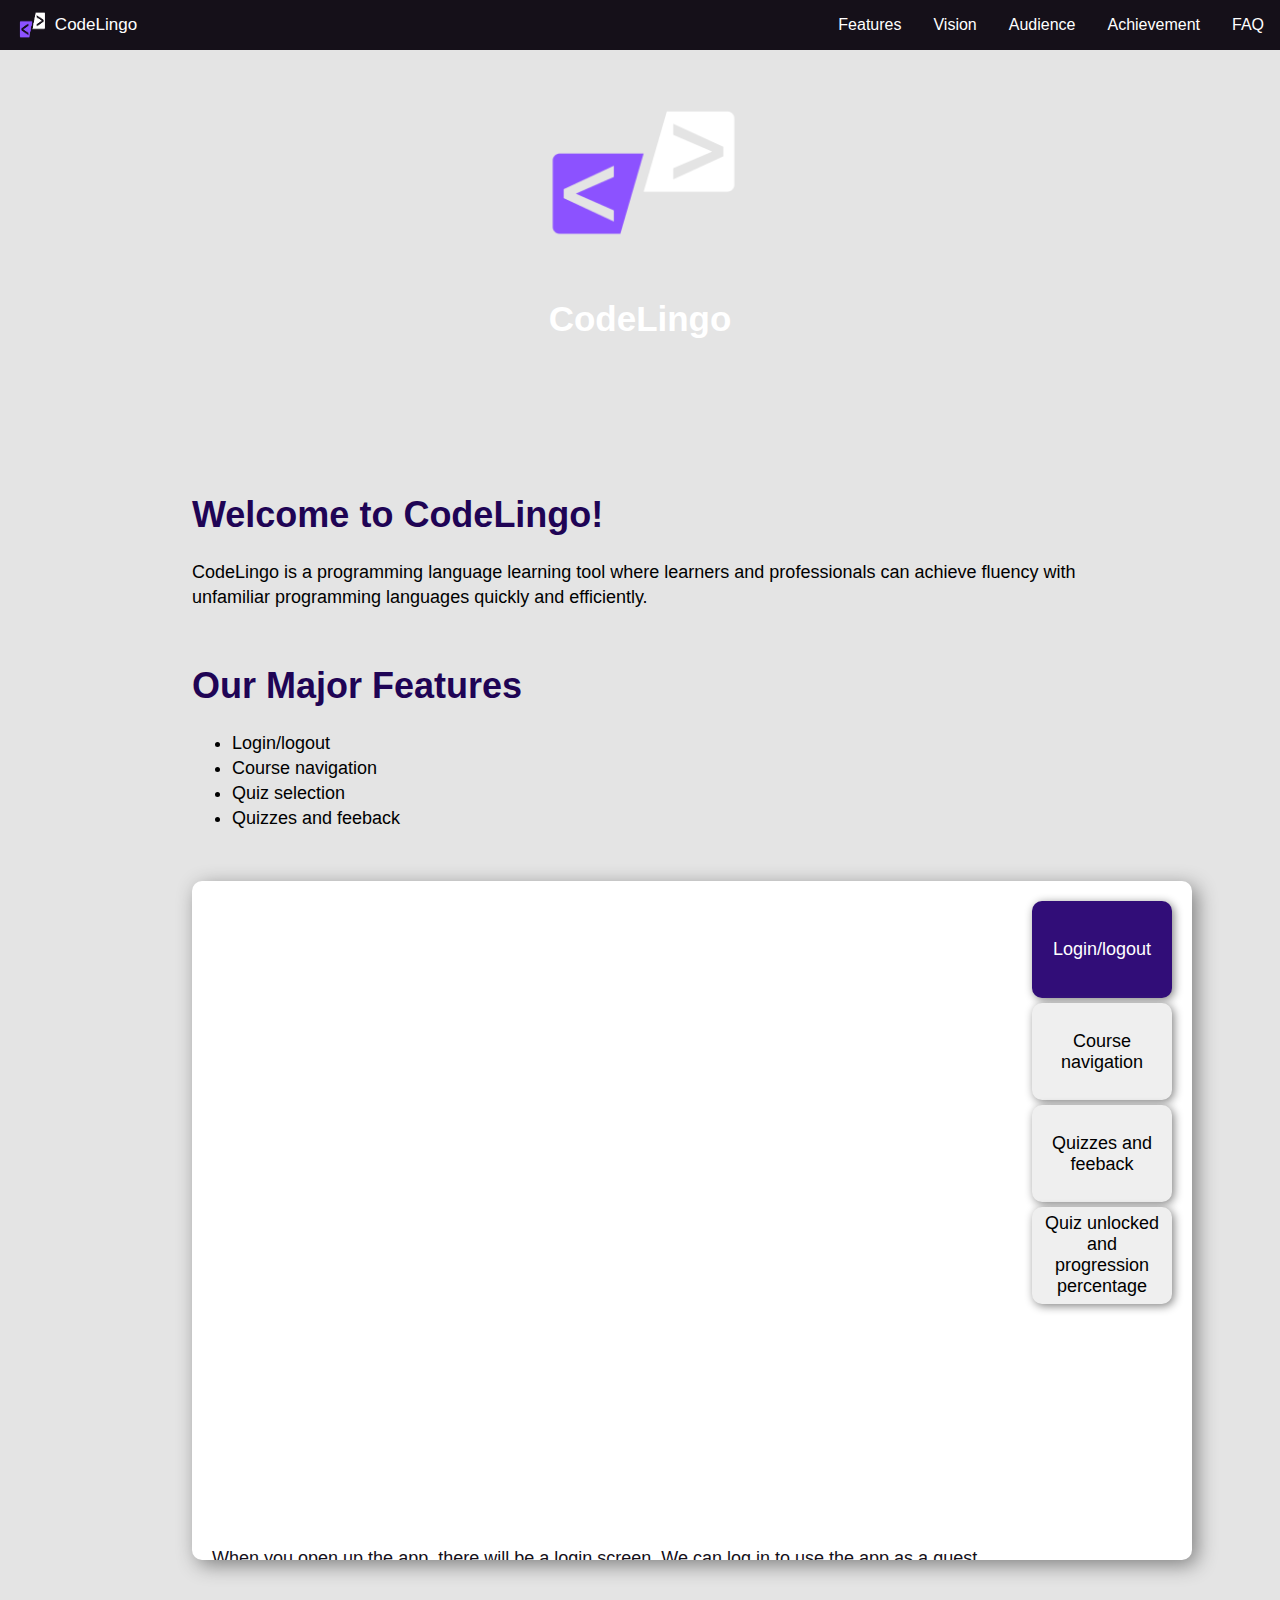
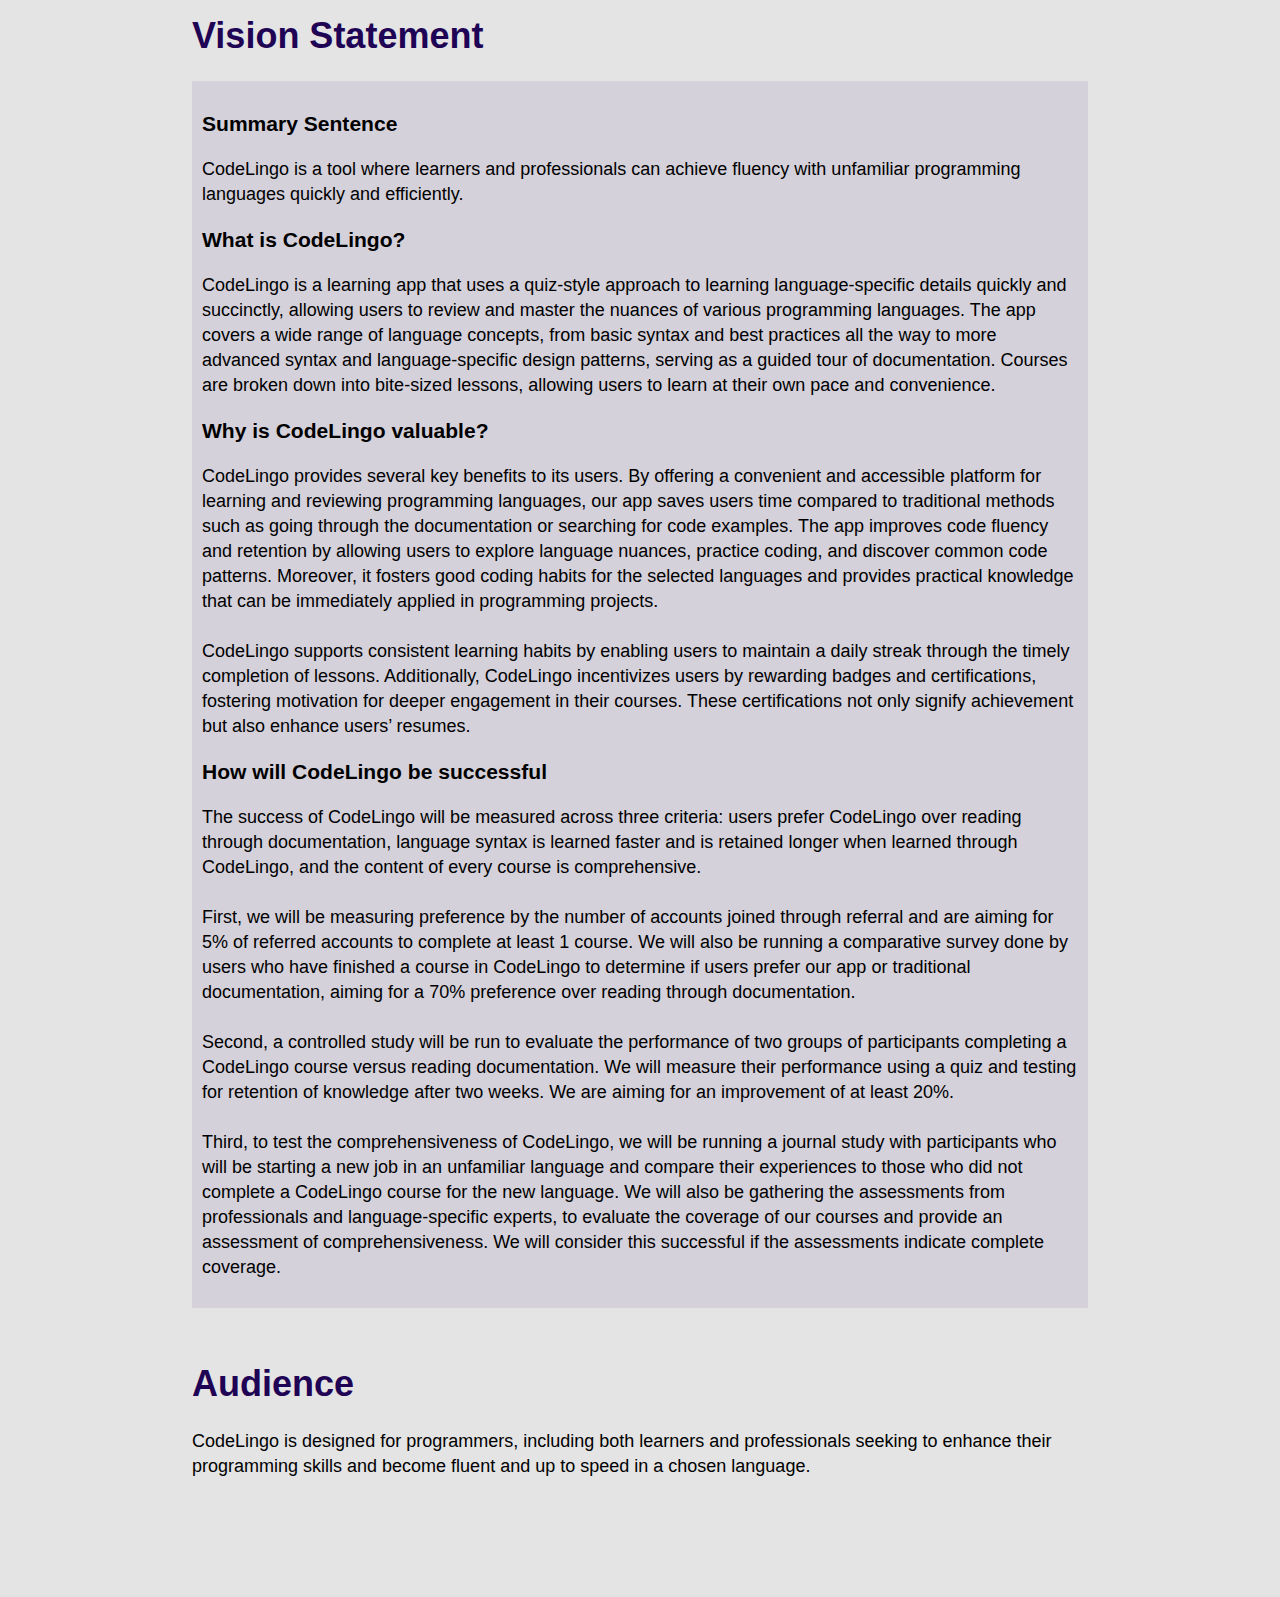
==== website/index.html @ 226858d3 "Added video for website" ====
<!DOCTYPE html>
<html lang="en">
<head>
    <link rel="stylesheet" href="styles.css">
    <meta charset="UTF-8">
    <meta name="viewport" content="width=device-width, initial-scale=1.0">
    <title>CodeLingo</title>
</head>
<body>
    
    <div class="navbar">
        <div class="website-icon">
            <img class="logo" src="assets/codelingo_logo.png">
            <button class="logobtn" href="index.html">CodeLingo</button>
        </div>
        
        <div class="nav-contents">
            <a id = 'feature-link' onclick="scrollToFunction('feature', 'feature-link')">Features</a>
            <a id = 'vision-link' onclick="scrollToFunction('vision', 'vision-link')">Vision</a>
            <a id = 'audience-link' onclick="scrollToFunction('audience', 'audience-link')">Audience</a>
            <a href="extra_page.html#achievement">Achievement</a>
            <a href="extra_page.html#faq">FAQ</a>
        </div>
    </div>

    <div class="header">
        <img src="assets/codelingo_logo.png">
        <div class="appname">CodeLingo</div>
    </div>

    <div class="mainpage">
        <h1 class="heading">Welcome to CodeLingo!</h1>
        <p>CodeLingo is a programming language learning tool where learners and professionals can achieve fluency with unfamiliar programming languages quickly and efficiently.</p>

        <h1 class="heading feature-header">Our Major Features</h1>
        <ul>
            <li>Login/logout</li>
            <li>Course navigation</li>
            <li>Quiz selection</li>
            <li>Quizzes and feeback</li>
        </ul>

        <div id="feature" class="feature-box">
            <div class="video-box">
                <div class="video-div">
                    <video class="video" autoplay muted width="400" height="300">
                        <source id="video-source" src="assets/Login.webm" type="video/mp4">
                    </video>
                </div>
                
                
                <div class="description-box" >
                    <p>When you open up the app, there will be a login screen. We can log in to use the app as a guest, and when we turn the app off, the data of that account remains, even if we log out. There is also an option to stay signed in after turning off the app.</p>

                </div>
            </div>
            <div class="feature-button-box">
                <button class="toggle-button active" data-video="assets/Login.webm" data-description="When you open up the app, there will be a login screen. We can log in to use the app as a guest, and when we turn the app off, the data of that account remains, even if we log out. There is also an option to stay signed in after turning off the app.">Login/logout</button>
                <button class="toggle-button" data-video="assets/Course selection.webm" data-description="We can choose from a variety of chapters. After clicking the navigation bar on the top left, you can see all the courses to choose from. There will be quizzes in each course for you to do.">Course navigation</button>
                <button class="toggle-button" data-video="assets/Quizzes and feedback.webm" data-description="There will be 3 types of questions in the quizzes for you to answer: multiple choice, short answer, and true/false. After answering every question, you will get feedback based on whether you answered correctly or not.">Quizzes and feeback</button>
                <button class="toggle-button" data-video="assets/Quiz unlocked and progression bar.webm" data-description="After you have done a quiz, the next quiz will be unlocked and the progression percentage will also increase. In this video, you can see the next quiz and the progress has been updated in the Java Basic class since we have just done a quiz. If we go to the Java Advanced course, the second quiz is still locked and progress is 0%.">Quiz unlocked and progression percentage</button>
            </div>
        </div>

        <section class="vision" id="vision">
            <h1 class="heading feature-header">Vision Statement</h1>
            <div class="paragraphs">
                <h3>Summary Sentence</h3>
                    <p>CodeLingo is a tool where learners and professionals can achieve fluency with unfamiliar programming languages quickly and efficiently.</p>
                <h3>What is CodeLingo?</h3>
                    <p>CodeLingo is a learning app that uses a quiz-style approach to learning language-specific details quickly and succinctly, allowing users to review and master the nuances of various programming languages. The app covers a wide range of language concepts, from basic syntax and best practices all the way to more advanced syntax and language-specific design patterns, serving as a guided tour of documentation. Courses are broken down into bite-sized lessons, allowing users to learn at their own pace and convenience.</p>
                <h3>Why is CodeLingo valuable?</h3>
                    <p>CodeLingo provides several key benefits to its users. By offering a convenient and accessible platform for learning and reviewing programming languages, our app saves users time compared to traditional methods such as going through the documentation or searching for code examples. The app improves code fluency and retention by allowing users to explore language nuances, practice coding, and discover common code patterns. Moreover, it fosters good coding habits for the selected languages and provides practical knowledge that can be immediately applied in programming projects.
                    <br><br>CodeLingo supports consistent learning habits by enabling users to maintain a daily streak through the timely completion of lessons. Additionally, CodeLingo incentivizes users by rewarding badges and certifications, fostering motivation for deeper engagement in their courses. These certifications not only signify achievement but also enhance users’ resumes.</p>
                <h3>How will CodeLingo be successful</h3>
                    <p>The success of CodeLingo will be measured across three criteria: users prefer CodeLingo over reading through documentation, language syntax is learned faster and is retained longer when learned through CodeLingo, and the content of every course is comprehensive.
                    <br><br>First, we will be measuring preference by the number of accounts joined through referral and are aiming for 5% of referred accounts to complete at least 1 course.
                            We will also be running a comparative survey done by users who have finished a course in CodeLingo to determine if users prefer our app or traditional documentation, aiming for a 70% preference over reading through documentation.
                    <br><br>Second, a controlled study will be run to evaluate the performance of two groups of participants completing a CodeLingo course versus reading documentation. We will measure their performance using a quiz and testing for retention of knowledge after two weeks. We are aiming for an improvement of at least 20%.
                    <br><br>Third, to test the comprehensiveness of CodeLingo, we will be running a journal study with participants who will be starting a new job in an unfamiliar language and compare their experiences to those who did not complete a CodeLingo course for the new language.
                    We will also be gathering the assessments from professionals and language-specific experts, to evaluate the coverage of our courses and provide an assessment of comprehensiveness. We will consider this successful if the assessments indicate complete coverage.</p>
            </div>
        </section>
        <section id="audience">
            <h1 class="heading feature-header">Audience</h1>
            <p>CodeLingo is designed for programmers, including both learners and professionals seeking to enhance their programming skills and become fluent and up to speed in a chosen language.</p>
        </section>
    </div>

    <script src="script.js"></script>
</body>
</html>
---- website/styles.css ----
body{
    height: 100%;
    font-family: Arial, Helvetica, sans-serif;
    margin: 0;
    padding: 0;
    background-color:#E4E4E4
}

/* NAVBAR */
.navbar {
    display: flex;
    width: 100%;
    position: fixed;
    text-align: center;
    background-color: #151019;
    z-index: 1000;
}
.nav-contents{
    display: flex;
    align-items: right;
    padding-left: 30%;
    cursor: pointer;
}

a{
    display: block;
    color: white;
    text-align: center;
    padding: 16px;
    text-decoration: none;
}
a:hover {
    background-color: #310d78;
}

.website-icon{
    padding-left: 15px;
    display: inline-flex;
    align-items: center;
    cursor: pointer;
}
.logobtn{
    color: white;
    background-color: transparent;
    border: none;
    font-size: 17px;
    cursor: pointer;
}
.logo{
    height: 100%;
    max-width: 8%;
}

/* HEADER */
.header{
    padding-top: 50px;
    height: 350px;
    background-image: url(https://coolbackgrounds.io/images/backgrounds/index/compute-ea4c57a4.png);
    text-align: center;
    justify-content: space-around;
}
.header img{
    height: 70%;
    width:min-content;
}
.appname{
    color: white;
    font-size: 35px;
    font-weight: bold;
}

/* MAINPAGE */
.mainpage{
    font-size: 18px;
    margin-left: 15%;
    margin-right: 15%;
    padding-top: 70px;
    padding-bottom: 100px;
}
p{
    line-height: 25px;
}
ul{
    line-height: 25px;
}

.heading{
    color: #1f0455;
}
.feature-header{
    margin-top: 55px;
}

/* FEATURE-VIDEO BOX */
.feature-box{
    width: 1000px;
    margin-top: 50px;
    background-color:white;
    color: white;
    display: grid;
    grid-template-columns: 3fr 1fr;
    grid-template-rows: 3fr 0.7fr;
    border-radius: 10px;
    overflow: hidden;
    box-shadow: 5px 5px 20px grey ;
}
.video-box{
    position: relative;
    width: 800px; 
    height: 550px; 
}
.video{
    width: 100%;
    height: fit-content;
    padding: 20px;
}
.feature-button-box button{
    width: 100%;
    height: 19%;
    margin-bottom: 5px;
    border-radius: 10px;
    font-size: 18px;
    cursor: pointer;
    border: none;
    box-shadow: 2px 2px 10px grey;
}
.feature-button-box{
    display: block;
    padding: 20px;
    padding-left: 40px;
}
.feature-button-box button:hover{
    background-color: darkgray;
    font-size: 20px;
}
.feature-button-box button.active {
    background-color:#310d78;
    color: white;
    font-size: 18px;
}
.description-box{
    overflow: auto;
    position:absolute; 
    left: 0; 
    padding: 20px;
    width: 100%;
    padding-left: 20px;
    padding-right: 20px;
    
    color: #151019;
}
.description-box p{
    margin:0;
}

/* PARAGRAPHS */

.paragraphs {
    background-color: #310d7816;
    padding: 10px;
}

/* CARDS */
.card-deck{
    display: flex;
}
.card{
    width: 20%;
    margin: 10px;
    padding: 1%;
    background-color: white;
    border-radius: 10px;
    box-shadow: 5px 5px 15px grey;
    cursor: pointer;
}
.card:hover{
    background-color: rgba(33, 2, 59, 0.2);
}
.card img{
    height: 200px;
    width: 100%;
    object-fit:contain;
} 
.card-body p{
    font-size: 70%;
}
.card-text {
    max-height: 250px;
    overflow-y: auto;
}
.card-title{
    margin: 0;
}
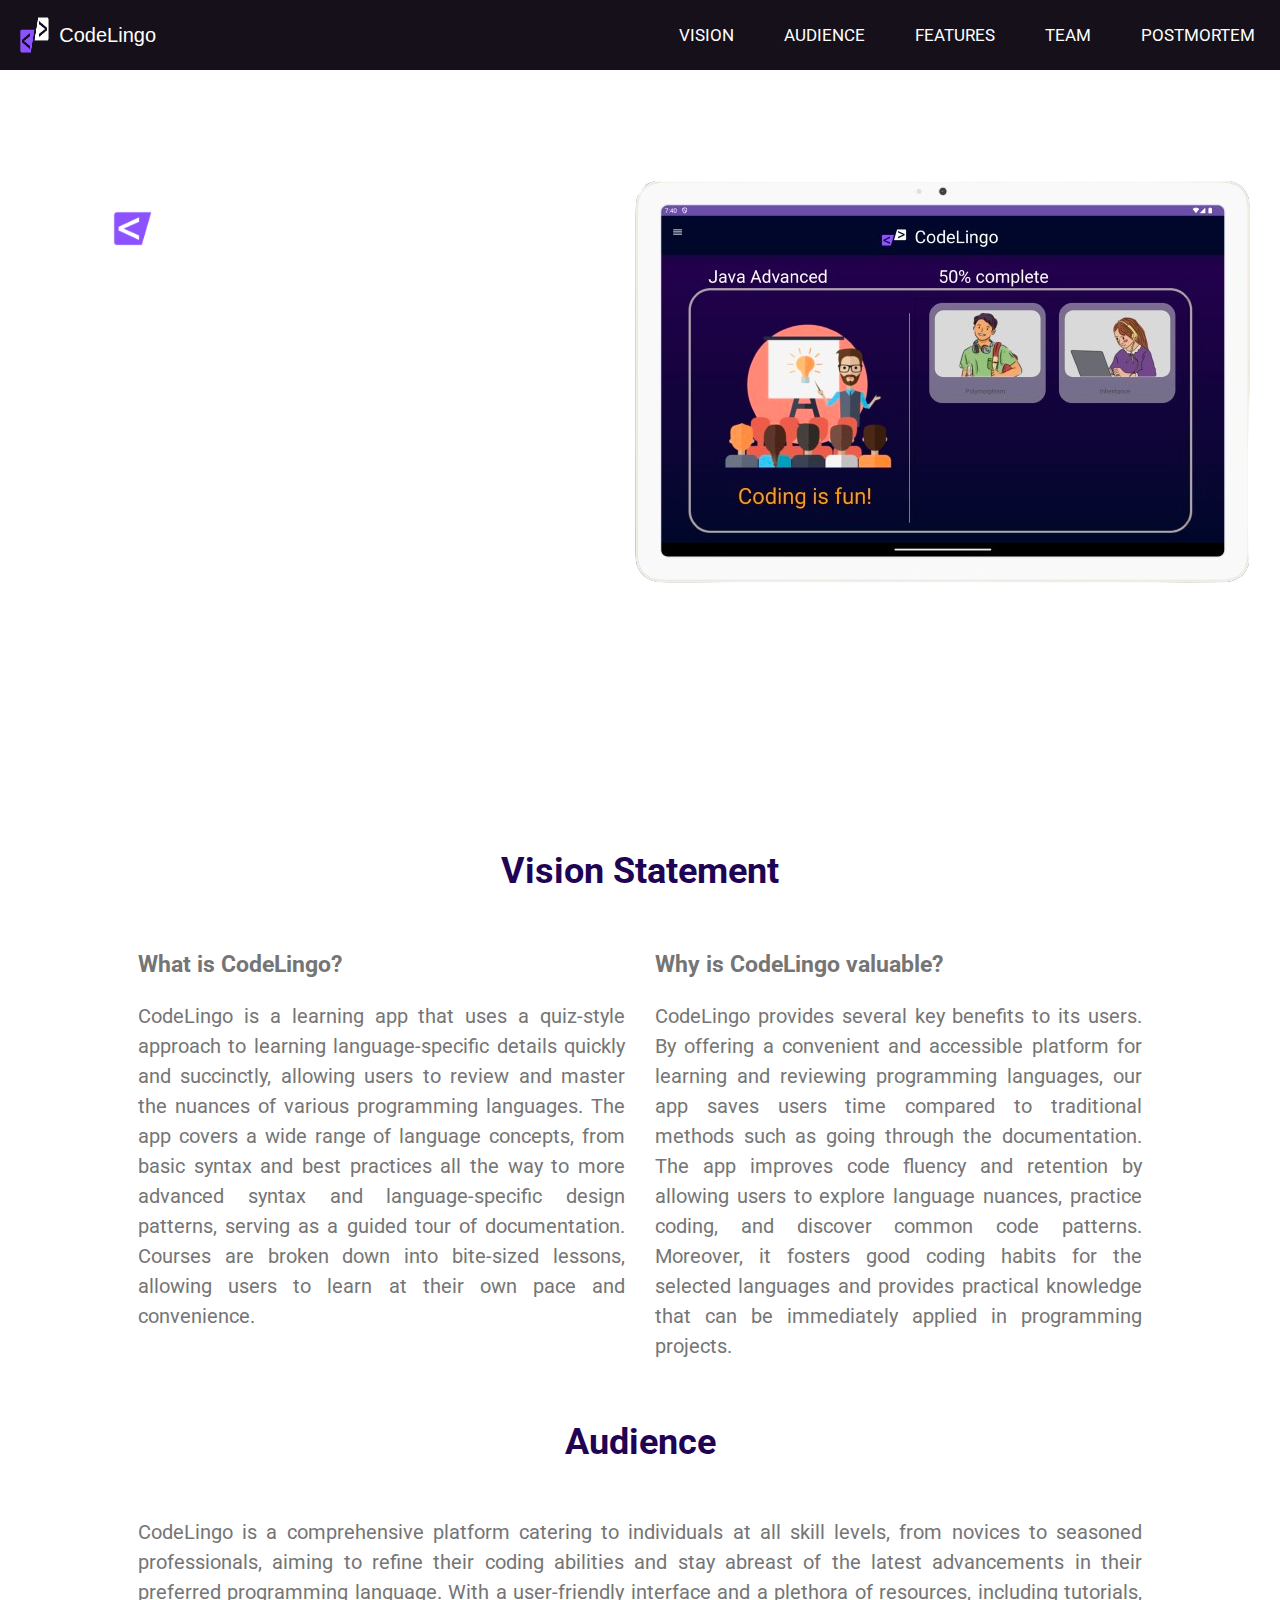
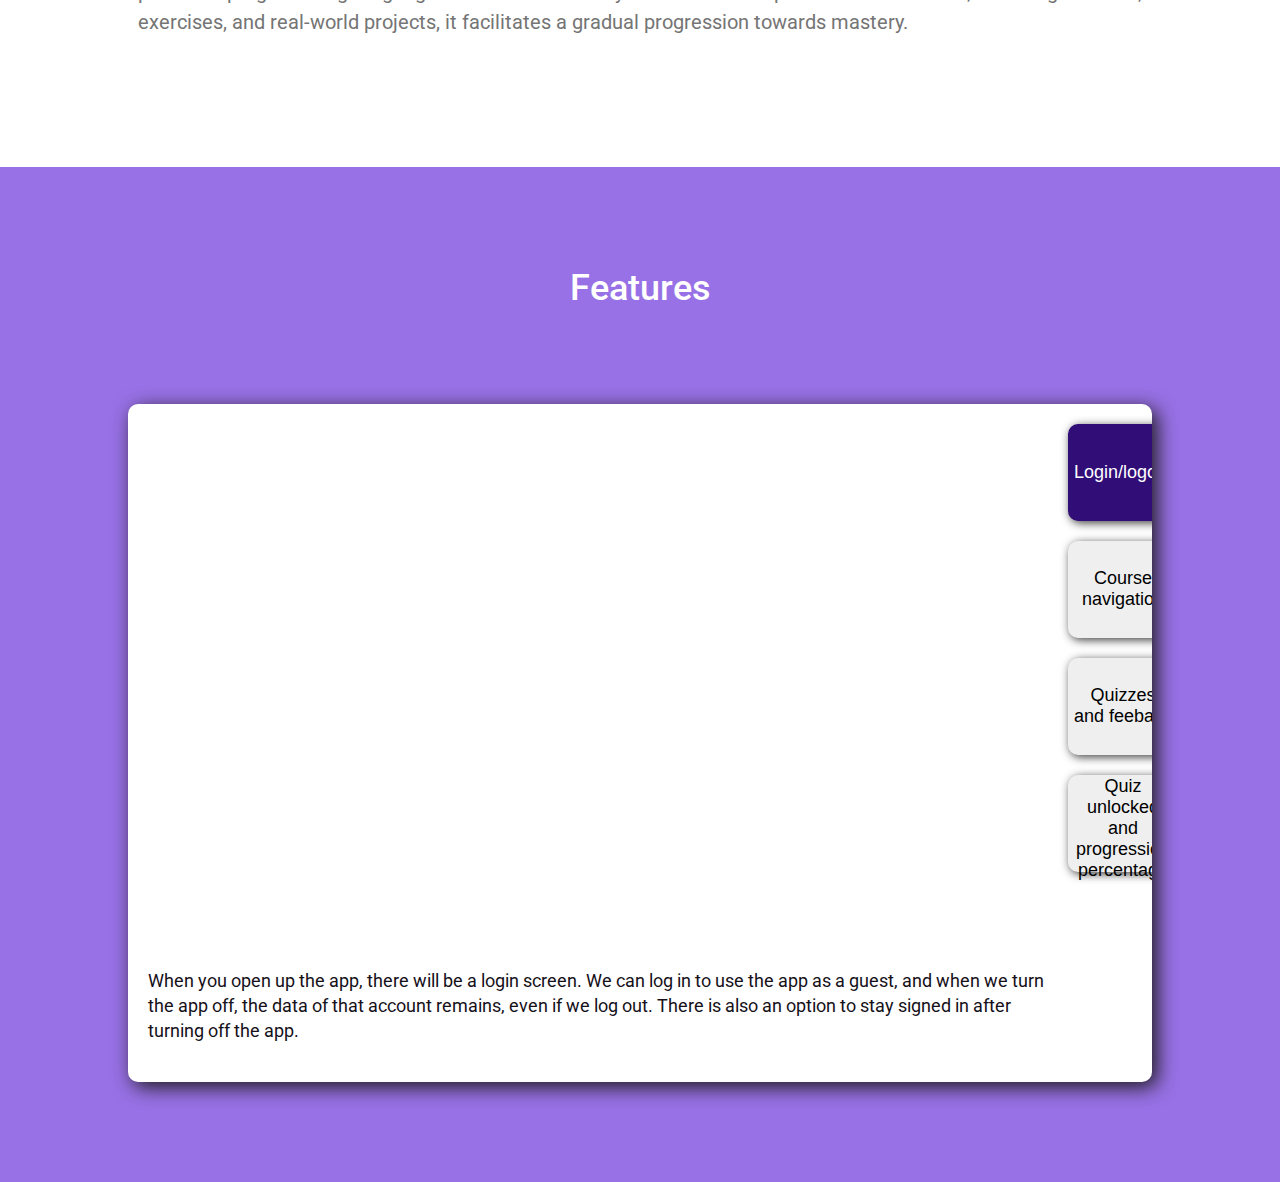
==== commit 87948d5d: "Major visual changes" ====
--- a/website/index.html
+++ b/website/index.html
@@ -2,6 +2,9 @@
 <html lang="en">
 <head>
     <link rel="stylesheet" href="styles.css">
+    <link rel="preconnect" href="https://fonts.googleapis.com">
+    <link rel="preconnect" href="https://fonts.gstatic.com" crossorigin>
+    <link href="https://fonts.googleapis.com/css2?family=DM+Sans:opsz,wght@9..40,300&family=Kanit:wght@300;500;700&family=Lato:ital,wght@0,100;0,300;1,700&family=Roboto:ital,wght@0,100;0,300;0,400;0,500;0,700;0,900;1,100;1,300;1,400;1,500;1,700;1,900&display=swap" rel="stylesheet">
     <meta charset="UTF-8">
     <meta name="viewport" content="width=device-width, initial-scale=1.0">
     <title>CodeLingo</title>
@@ -15,76 +18,79 @@
         </div>
         
         <div class="nav-contents">
-            <a id = 'feature-link' onclick="scrollToFunction('feature', 'feature-link')">Features</a>
-            <a id = 'vision-link' onclick="scrollToFunction('vision', 'vision-link')">Vision</a>
-            <a id = 'audience-link' onclick="scrollToFunction('audience', 'audience-link')">Audience</a>
-            <a href="extra_page.html#achievement">Achievement</a>
-            <a href="extra_page.html#faq">FAQ</a>
+            <a id = 'vision-link' onclick="scrollToFunction('vision', 'vision-link')">VISION</a>
+            <a id = 'audience-link' onclick="scrollToFunction('audience', 'audience-link')">AUDIENCE</a>
+            <a id = 'feature-link' onclick="scrollToFunction('feature', 'feature-link')">FEATURES</a>
+            <a href="extra_page.html#achievement">TEAM</a>
+            <a href="extra_page.html#faq">POSTMORTEM</a>
         </div>
     </div>
 
     <div class="header">
-        <img src="assets/codelingo_logo.png">
-        <div class="appname">CodeLingo</div>
+        <div class="col1">
+            <div class="appname">
+                <img src="assets/codelingo_logo.png">
+                <div>CodeLingo</div>
+            </div>
+            <div class="summary">
+                <p>CodeLingo is a programming language learning tool where learners and professionals can achieve fluency with programming languages quickly and efficiently.</p>
+                <button class="download-btn">Download Now</button>
+            </div>
+        </div>
+        <div class="preview">
+            <img src="assets/codelingo_preview.png">
+        </div>
     </div>
 
     <div class="mainpage">
-        <h1 class="heading">Welcome to CodeLingo!</h1>
-        <p>CodeLingo is a programming language learning tool where learners and professionals can achieve fluency with unfamiliar programming languages quickly and efficiently.</p>
 
-        <h1 class="heading feature-header">Our Major Features</h1>
-        <ul>
-            <li>Login/logout</li>
-            <li>Course navigation</li>
-            <li>Quiz selection</li>
-            <li>Quizzes and feeback</li>
-        </ul>
+        <section class="vision" id="vision">
+            <h1 class="heading feature-header">Vision Statement </h1>
+            <div class="paragraphs">
+                <div>
+                    <h3>What is CodeLingo?</h3>
+                    <p>CodeLingo is a learning app that uses a quiz-style approach to learning language-specific details quickly and succinctly, allowing users to review and master the nuances of various programming languages. The app covers a wide range of language concepts, from basic syntax and best practices all the way to more advanced syntax and language-specific design patterns, serving as a guided tour of documentation. Courses are broken down into bite-sized lessons, allowing users to learn at their own pace and convenience.</p>
+                </div>
 
-        <div id="feature" class="feature-box">
-            <div class="video-box">
-                <div class="video-div">
-                    <video class="video" autoplay muted width="400" height="300">
-                        <source id="video-source" src="assets/Login.webm" type="video/mp4">
-                    </video>
-                </div>
-                
-                
-                <div class="description-box" >
-                    <p>When you open up the app, there will be a login screen. We can log in to use the app as a guest, and when we turn the app off, the data of that account remains, even if we log out. There is also an option to stay signed in after turning off the app.</p>
-
+                <div>
+                    <h3>Why is CodeLingo valuable?</h3>
+                    <p>CodeLingo provides several key benefits to its users. By offering a convenient and accessible platform for learning and reviewing programming languages, our app saves users time compared to traditional methods such as going through the documentation. The app improves code fluency and retention by allowing users to explore language nuances, practice coding, and discover common code patterns. Moreover, it fosters good coding habits for the selected languages and provides practical knowledge that can be immediately applied in programming projects.
                 </div>
             </div>
-            <div class="feature-button-box">
-                <button class="toggle-button active" data-video="assets/Login.webm" data-description="When you open up the app, there will be a login screen. We can log in to use the app as a guest, and when we turn the app off, the data of that account remains, even if we log out. There is also an option to stay signed in after turning off the app.">Login/logout</button>
-                <button class="toggle-button" data-video="assets/Course selection.webm" data-description="We can choose from a variety of chapters. After clicking the navigation bar on the top left, you can see all the courses to choose from. There will be quizzes in each course for you to do.">Course navigation</button>
-                <button class="toggle-button" data-video="assets/Quizzes and feedback.webm" data-description="There will be 3 types of questions in the quizzes for you to answer: multiple choice, short answer, and true/false. After answering every question, you will get feedback based on whether you answered correctly or not.">Quizzes and feeback</button>
-                <button class="toggle-button" data-video="assets/Quiz unlocked and progression bar.webm" data-description="After you have done a quiz, the next quiz will be unlocked and the progression percentage will also increase. In this video, you can see the next quiz and the progress has been updated in the Java Basic class since we have just done a quiz. If we go to the Java Advanced course, the second quiz is still locked and progress is 0%.">Quiz unlocked and progression percentage</button>
+        </section>
+
+        <section class="section" id="audience">
+            <h1 class="heading feature-header">Audience</h1>
+            <div class="paragraph">
+                <p>CodeLingo is a comprehensive platform catering to individuals at all skill levels, from novices to seasoned professionals, aiming to refine their coding abilities and stay abreast of the latest advancements in their preferred programming language. With a user-friendly interface and a plethora of resources, including tutorials, exercises, and real-world projects, it facilitates a gradual progression towards mastery.</p>
+            </div>
+        </section>
+    </div>
+
+    <div class="feature-section section">
+        <div class="mainpage">
+            <h1 class="heading feature-header" style="color:white; font-weight: 500;">Features</h1><br>
+            <div id="feature" class="feature-box">
+                <div class="video-box">
+                    <div class="video-div">
+                        <video class="video" autoplay muted width="400" height="300">
+                            <source id="video-source" src="assets/Login.webm" type="video/mp4">
+                        </video>
+                    </div>
+                    <div class="description-box">
+                        <p>When you open up the app, there will be a login screen. We can log in to use the app as a guest, and when we turn the app off, the data of that account remains, even if we log out. There is also an option to stay signed in after turning off the app.</p>
+
+                    </div>
+                </div>
+                <div class="feature-button-box">
+                    <button class="toggle-button active" data-video="assets/Login.webm" data-description="When you open up the app, there will be a login screen. We can log in to use the app as a guest, and when we turn the app off, the data of that account remains, even if we log out. There is also an option to stay signed in after turning off the app.">Login/logout</button>
+                    <button class="toggle-button" data-video="assets/Course selection.webm" data-description="We can choose from a variety of chapters. After clicking the navigation bar on the top left, you can see all the courses to choose from. There will be quizzes in each course for you to do.">Course navigation</button>
+                    <button class="toggle-button" data-video="assets/Quizzes and feedback.webm" data-description="There will be 3 types of questions in the quizzes for you to answer: multiple choice, short answer, and true/false. After answering every question, you will get feedback based on whether you answered correctly or not.">Quizzes and feeback</button>
+                    <button class="toggle-button" data-video="assets/Quiz unlocked and progression bar.webm" data-description="After you have done a quiz, the next quiz will be unlocked and the progression percentage will also increase. In this video, you can see the next quiz and the progress has been updated in the Java Basic course since we have just done a quiz. If we go to the Java Advanced course, the second quiz is still locked and progress is 0%.">Quiz unlocked and progression percentage</button>
+                </div>
             </div>
         </div>
-
-        <section class="vision" id="vision">
-            <h1 class="heading feature-header">Vision Statement</h1>
-            <div class="paragraphs">
-                <h3>Summary Sentence</h3>
-                    <p>CodeLingo is a tool where learners and professionals can achieve fluency with unfamiliar programming languages quickly and efficiently.</p>
-                <h3>What is CodeLingo?</h3>
-                    <p>CodeLingo is a learning app that uses a quiz-style approach to learning language-specific details quickly and succinctly, allowing users to review and master the nuances of various programming languages. The app covers a wide range of language concepts, from basic syntax and best practices all the way to more advanced syntax and language-specific design patterns, serving as a guided tour of documentation. Courses are broken down into bite-sized lessons, allowing users to learn at their own pace and convenience.</p>
-                <h3>Why is CodeLingo valuable?</h3>
-                    <p>CodeLingo provides several key benefits to its users. By offering a convenient and accessible platform for learning and reviewing programming languages, our app saves users time compared to traditional methods such as going through the documentation or searching for code examples. The app improves code fluency and retention by allowing users to explore language nuances, practice coding, and discover common code patterns. Moreover, it fosters good coding habits for the selected languages and provides practical knowledge that can be immediately applied in programming projects.
-                    <br><br>CodeLingo supports consistent learning habits by enabling users to maintain a daily streak through the timely completion of lessons. Additionally, CodeLingo incentivizes users by rewarding badges and certifications, fostering motivation for deeper engagement in their courses. These certifications not only signify achievement but also enhance users’ resumes.</p>
-                <h3>How will CodeLingo be successful</h3>
-                    <p>The success of CodeLingo will be measured across three criteria: users prefer CodeLingo over reading through documentation, language syntax is learned faster and is retained longer when learned through CodeLingo, and the content of every course is comprehensive.
-                    <br><br>First, we will be measuring preference by the number of accounts joined through referral and are aiming for 5% of referred accounts to complete at least 1 course.
-                            We will also be running a comparative survey done by users who have finished a course in CodeLingo to determine if users prefer our app or traditional documentation, aiming for a 70% preference over reading through documentation.
-                    <br><br>Second, a controlled study will be run to evaluate the performance of two groups of participants completing a CodeLingo course versus reading documentation. We will measure their performance using a quiz and testing for retention of knowledge after two weeks. We are aiming for an improvement of at least 20%.
-                    <br><br>Third, to test the comprehensiveness of CodeLingo, we will be running a journal study with participants who will be starting a new job in an unfamiliar language and compare their experiences to those who did not complete a CodeLingo course for the new language.
-                    We will also be gathering the assessments from professionals and language-specific experts, to evaluate the coverage of our courses and provide an assessment of comprehensiveness. We will consider this successful if the assessments indicate complete coverage.</p>
-            </div>
-        </section>
-        <section id="audience">
-            <h1 class="heading feature-header">Audience</h1>
-            <p>CodeLingo is designed for programmers, including both learners and professionals seeking to enhance their programming skills and become fluent and up to speed in a chosen language.</p>
-        </section>
+        
     </div>
 
     <script src="script.js"></script>
--- a/website/styles.css
+++ b/website/styles.css
@@ -1,9 +1,9 @@
 body{
     height: 100%;
-    font-family: Arial, Helvetica, sans-serif;
+    font-family: 'Roboto';
     margin: 0;
     padding: 0;
-    background-color:#E4E4E4
+    background-color:white
 }
 
 /* NAVBAR */
@@ -26,7 +26,8 @@
     display: block;
     color: white;
     text-align: center;
-    padding: 16px;
+    padding: 25px;
+    font-size: 17px;
     text-decoration: none;
 }
 a:hover {
@@ -43,39 +44,74 @@
     color: white;
     background-color: transparent;
     border: none;
-    font-size: 17px;
+    font-size:20px;
     cursor: pointer;
 }
 .logo{
     height: 100%;
-    max-width: 8%;
+    max-width: 15%;
 }
 
 /* HEADER */
 .header{
+    display: grid;
+    grid-template-columns: 1fr 2fr;
     padding-top: 50px;
-    height: 350px;
+    height: 700px;
     background-image: url(https://coolbackgrounds.io/images/backgrounds/index/compute-ea4c57a4.png);
     text-align: center;
     justify-content: space-around;
 }
-.header img{
-    height: 70%;
-    width:min-content;
+.appname img{
+    height: 100px;
+    padding-right: 10px;
+}
+.col1{
+    padding-top: 120px;
 }
 .appname{
-    color: white;
-    font-size: 35px;
+    display: flex;
+    align-items: center;
+    color: white;
+    font-size: 45px;
     font-weight: bold;
+    padding-left: 100px;
+}
+.summary{
+    color: white;
+    font-size: 28px;
+    text-align: left;
+    padding-left: 100px;
+    width: 500px;
+}
+.summary p{
+    line-height: 43px ;
+}
+.download-btn{
+    font-size: 20px;
+    background-color: transparent;
+    color: white;
+    border: solid;
+    border-color: white;
+    padding: 20px;
+    border-radius: 30px;
+    margin-left: 100px;
+    cursor: pointer;
+}
+.download-btn:hover{
+    background-color: #6a40bfb1;
+    transition: 0.3s;
+}
+.preview{
+    padding-top: 130px;
 }
 
 /* MAINPAGE */
 .mainpage{
     font-size: 18px;
-    margin-left: 15%;
-    margin-right: 15%;
+    margin-left: 10%;
+    margin-right: 10%;
     padding-top: 70px;
-    padding-bottom: 100px;
 }
 p{
     line-height: 25px;
@@ -88,12 +124,17 @@
     color: #1f0455;
 }
 .feature-header{
-    margin-top: 55px;
+    margin-top: 30px;
+    text-align: center;
 }
 
 /* FEATURE-VIDEO BOX */
+.feature-section{
+    background-color: #9871e6;
+    margin: 0;
+}
 .feature-box{
-    width: 1000px;
+    width: 100%;
     margin-top: 50px;
     background-color:white;
     color: white;
@@ -102,16 +143,16 @@
     grid-template-rows: 3fr 0.7fr;
     border-radius: 10px;
     overflow: hidden;
-    box-shadow: 5px 5px 20px grey ;
+    box-shadow: 5px 5px 20px rgb(28, 26, 26) ;
 }
 .video-box{
     position: relative;
-    width: 800px; 
+    width: 900px; 
     height: 550px; 
 }
 .video{
     width: 100%;
-    height: fit-content;
+    height: 500px;
     padding: 20px;
 }
 .feature-button-box button{
@@ -122,7 +163,8 @@
     font-size: 18px;
     cursor: pointer;
     border: none;
-    box-shadow: 2px 2px 10px grey;
+    margin-bottom: 20px;
+    box-shadow: 2px 2px 10px rgb(61, 60, 60);
 }
 .feature-button-box{
     display: block;
@@ -146,7 +188,6 @@
     width: 100%;
     padding-left: 20px;
     padding-right: 20px;
-    
     color: #151019;
 }
 .description-box p{
@@ -156,8 +197,28 @@
 /* PARAGRAPHS */
 
 .paragraphs {
-    background-color: #310d7816;
+    display: grid;
+    grid-template-columns: 1fr 1fr;
+    column-gap: 30px;
     padding: 10px;
+    text-align: justify;
+    color: #757575;
+    font-weight: 400;
+    font-size: 1.25rem;
+}
+.paragraph {
+    padding: 10px;
+    text-align: justify;
+    color: #757575;
+    font-weight: 400;
+    font-size: 1.25rem;
+
+}
+.paragraphs p{
+    line-height: 30px;
+}
+.paragraph p{
+    line-height: 30px;
 }
 
 /* CARDS */
@@ -170,11 +231,7 @@
     padding: 1%;
     background-color: white;
     border-radius: 10px;
-    box-shadow: 5px 5px 15px grey;
-    cursor: pointer;
-}
-.card:hover{
-    background-color: rgba(33, 2, 59, 0.2);
+    box-shadow: 5px 5px 15px rgb(34, 33, 33);
 }
 .card img{
     height: 200px;
@@ -187,7 +244,11 @@
 .card-text {
     max-height: 250px;
     overflow-y: auto;
+    font-style: italic;
 }
 .card-title{
     margin: 0;
 }
+.section{
+    padding-bottom: 100px;
+}
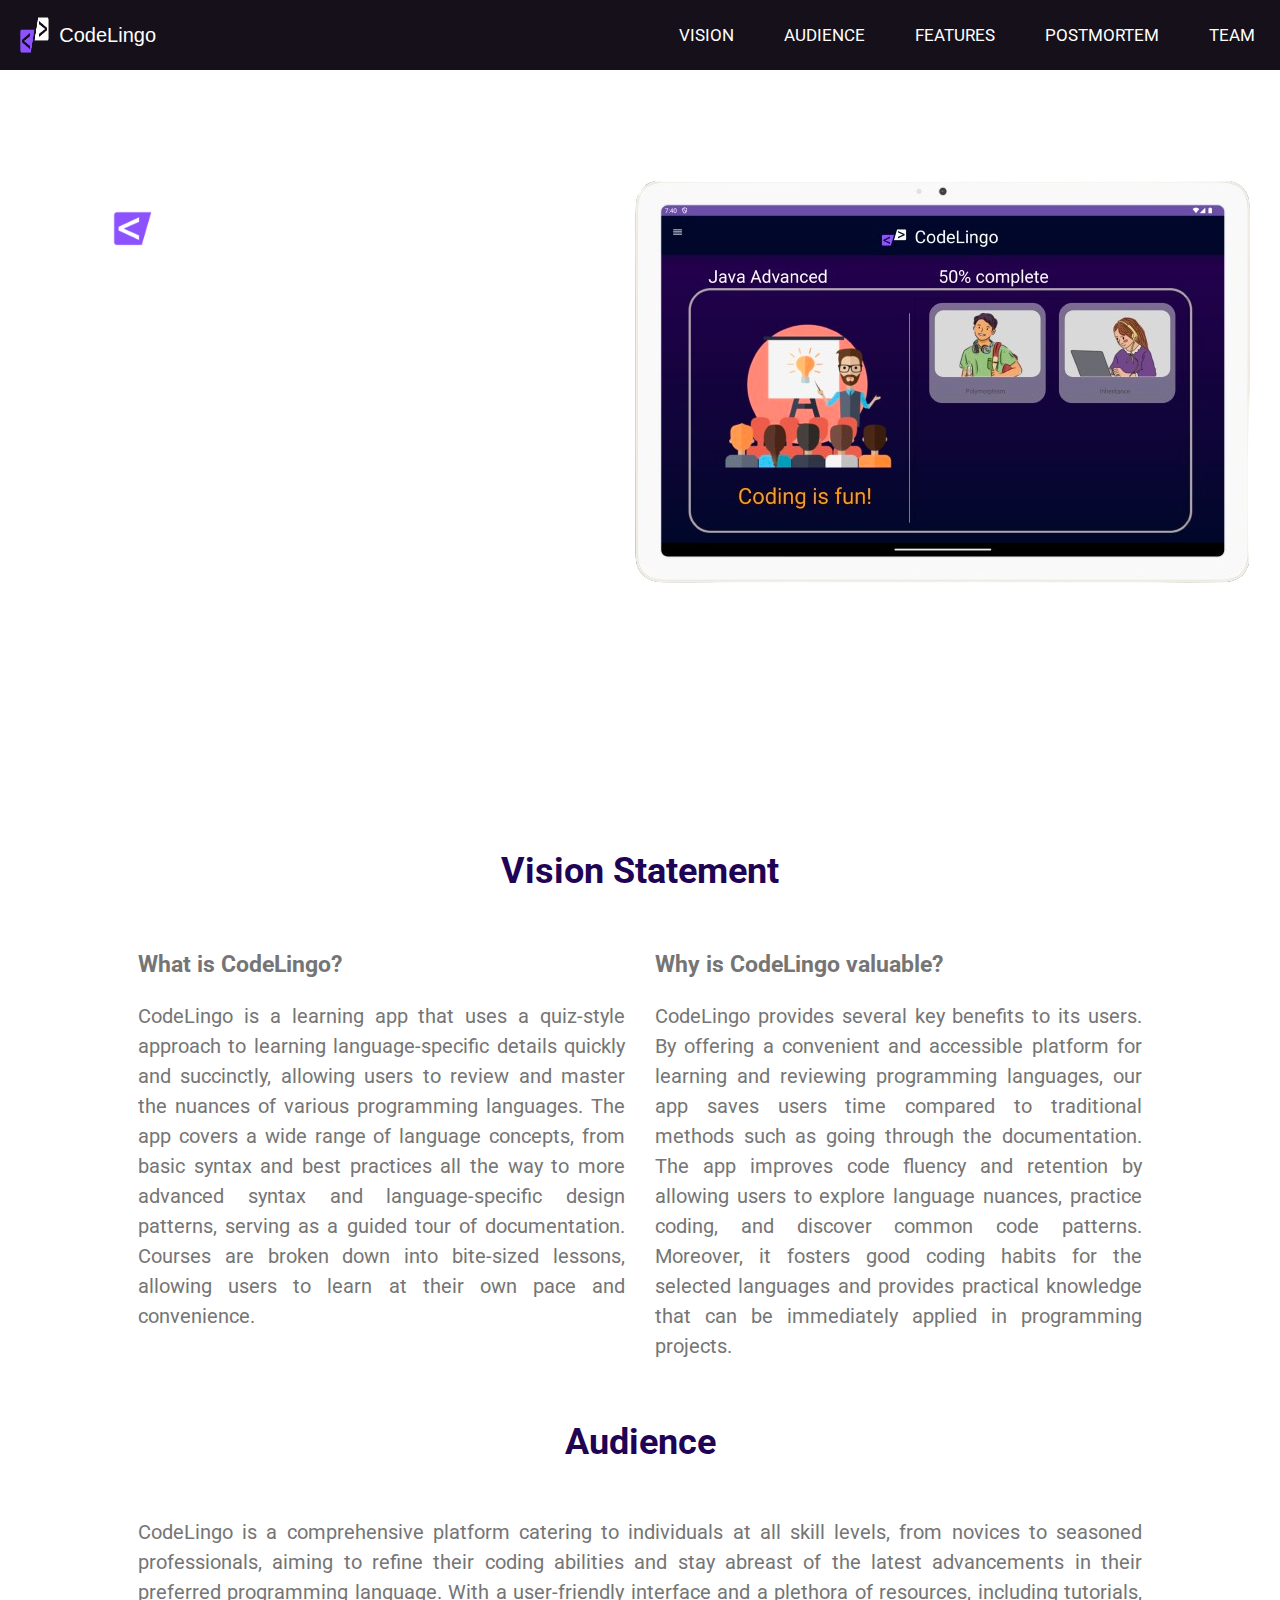
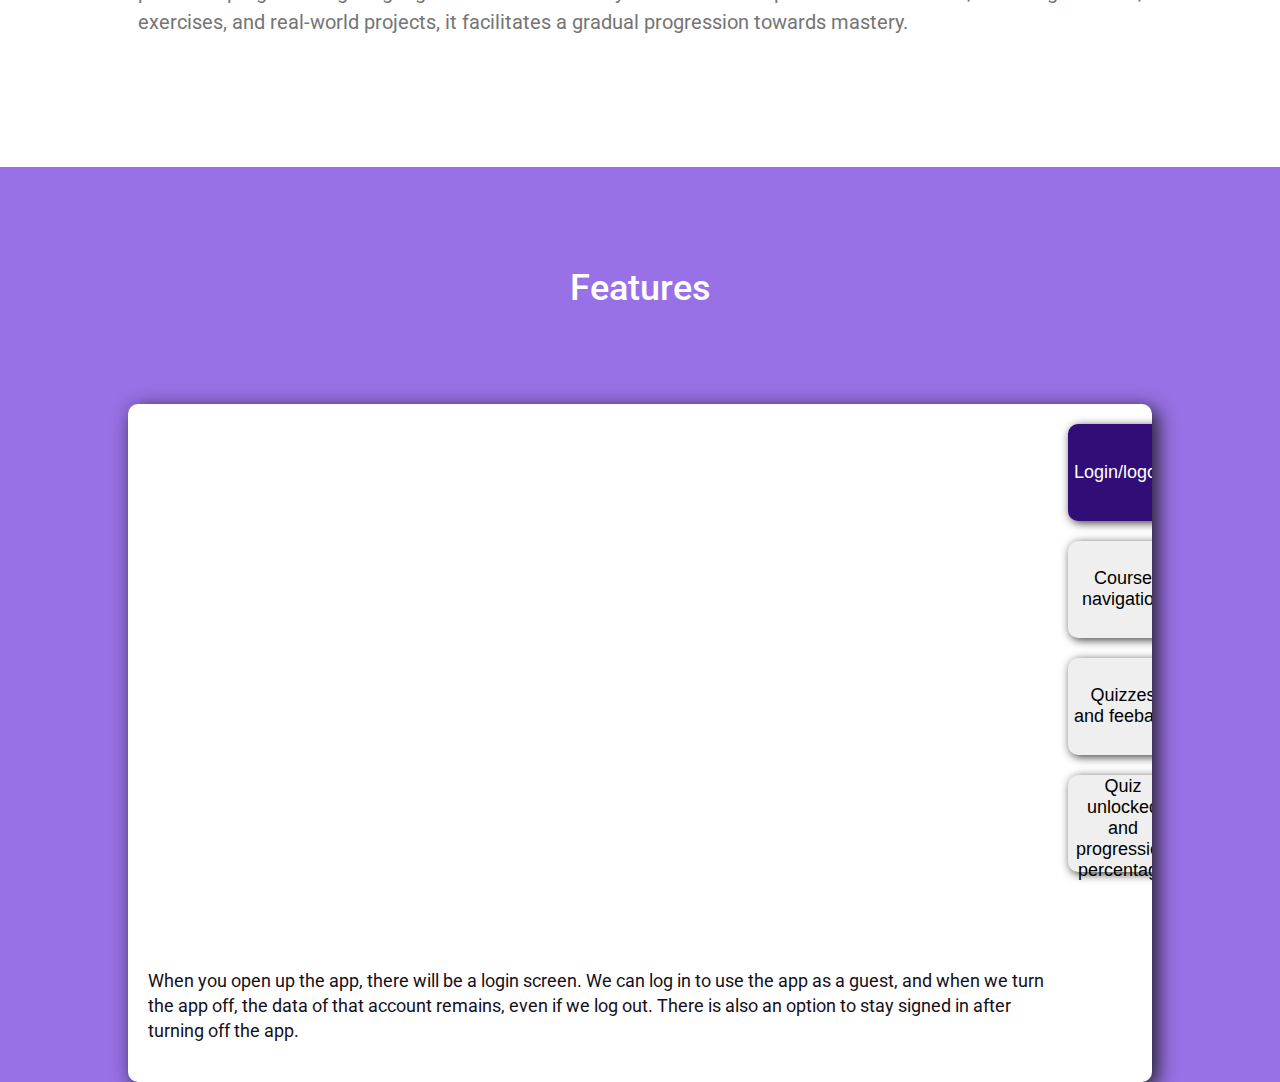
==== commit b9564263: "Download button linked" ====
--- a/website/index.html
+++ b/website/index.html
@@ -21,8 +21,8 @@
             <a id = 'vision-link' onclick="scrollToFunction('vision', 'vision-link')">VISION</a>
             <a id = 'audience-link' onclick="scrollToFunction('audience', 'audience-link')">AUDIENCE</a>
             <a id = 'feature-link' onclick="scrollToFunction('feature', 'feature-link')">FEATURES</a>
+            <a href="extra_page.html#faq">POSTMORTEM</a>
             <a href="extra_page.html#achievement">TEAM</a>
-            <a href="extra_page.html#faq">POSTMORTEM</a>
         </div>
     </div>
 
@@ -34,7 +34,7 @@
             </div>
             <div class="summary">
                 <p>CodeLingo is a programming language learning tool where learners and professionals can achieve fluency with programming languages quickly and efficiently.</p>
-                <button class="download-btn">Download Now</button>
+                <button class="download-btn" onclick="goToGitLab()">Download Now</button>
             </div>
         </div>
         <div class="preview">
@@ -67,7 +67,7 @@
         </section>
     </div>
 
-    <div class="feature-section section">
+    <div class="feature-section">
         <div class="mainpage">
             <h1 class="heading feature-header" style="color:white; font-weight: 500;">Features</h1><br>
             <div id="feature" class="feature-box">
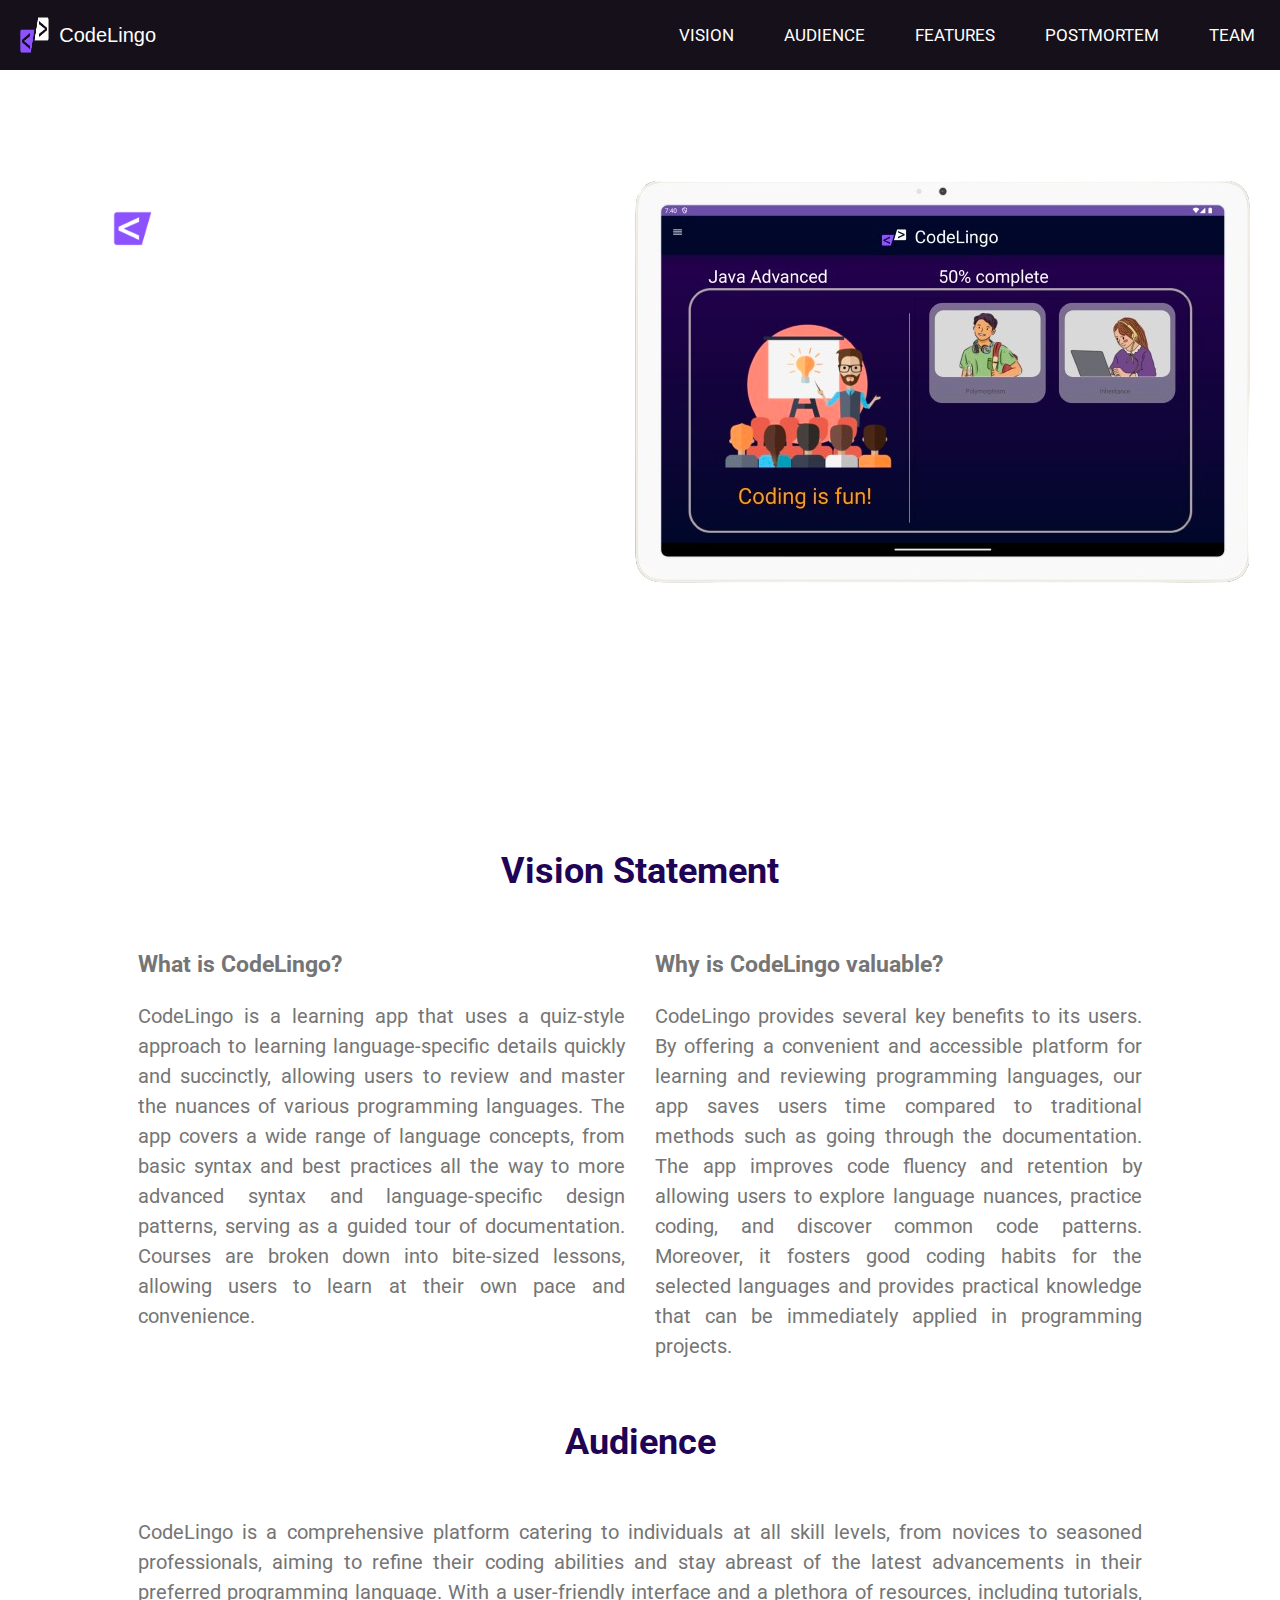
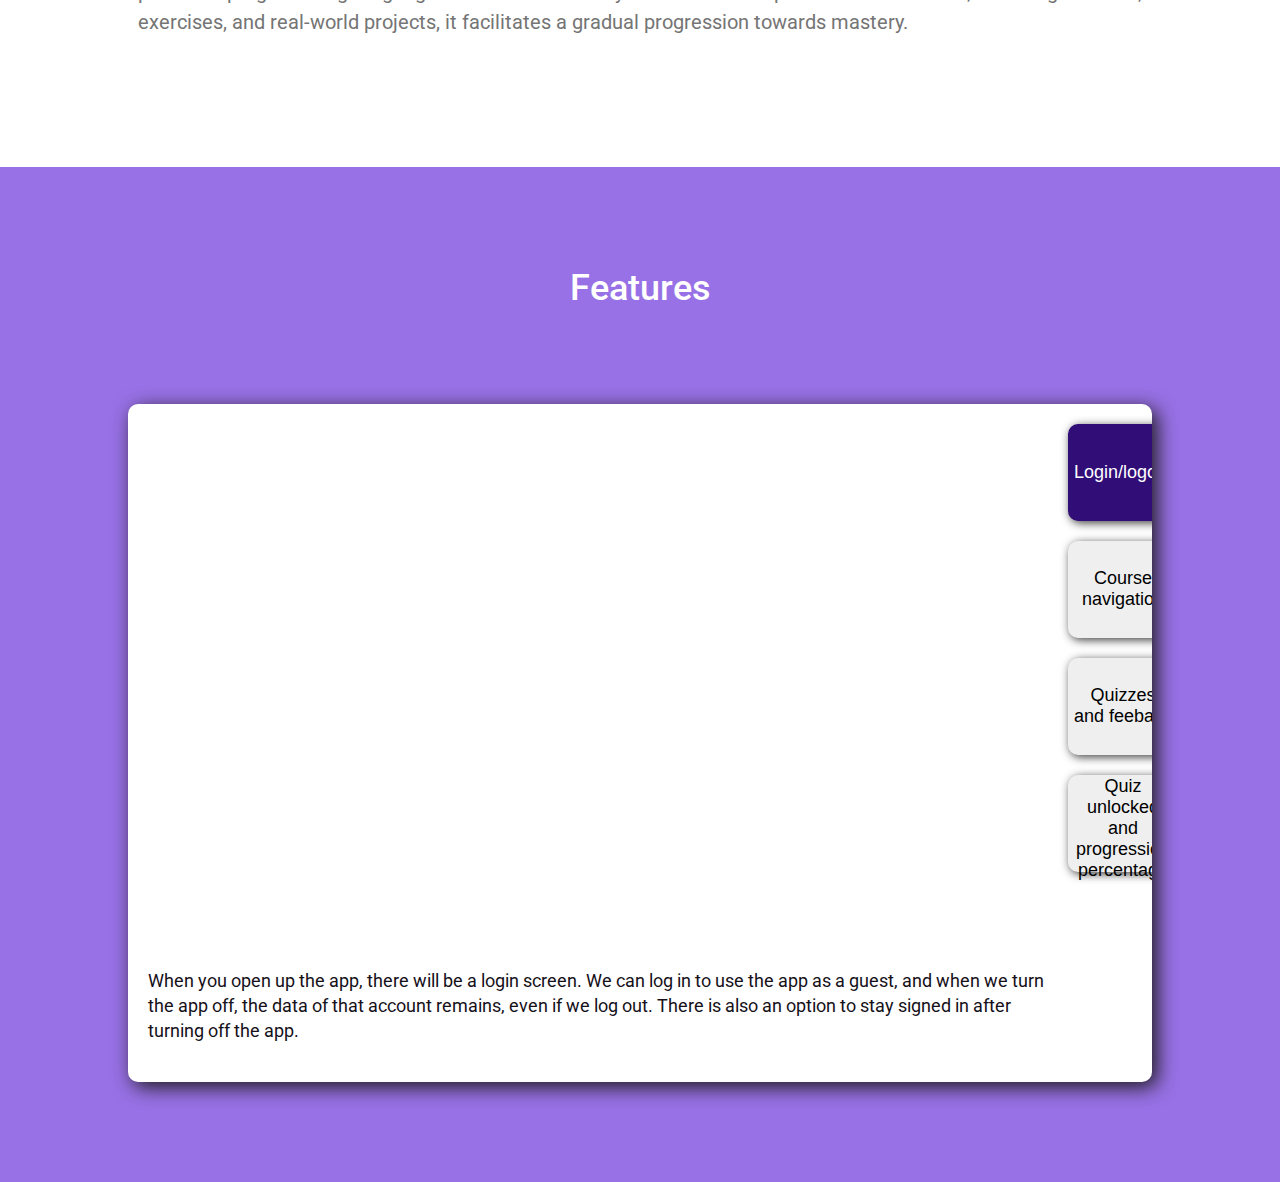
==== commit 2c9021dd: "Update index.html bottom margin" ====
--- a/website/index.html
+++ b/website/index.html
@@ -67,7 +67,7 @@
         </section>
     </div>
 
-    <div class="feature-section">
+    <div class="feature-section section">
         <div class="mainpage">
             <h1 class="heading feature-header" style="color:white; font-weight: 500;">Features</h1><br>
             <div id="feature" class="feature-box">
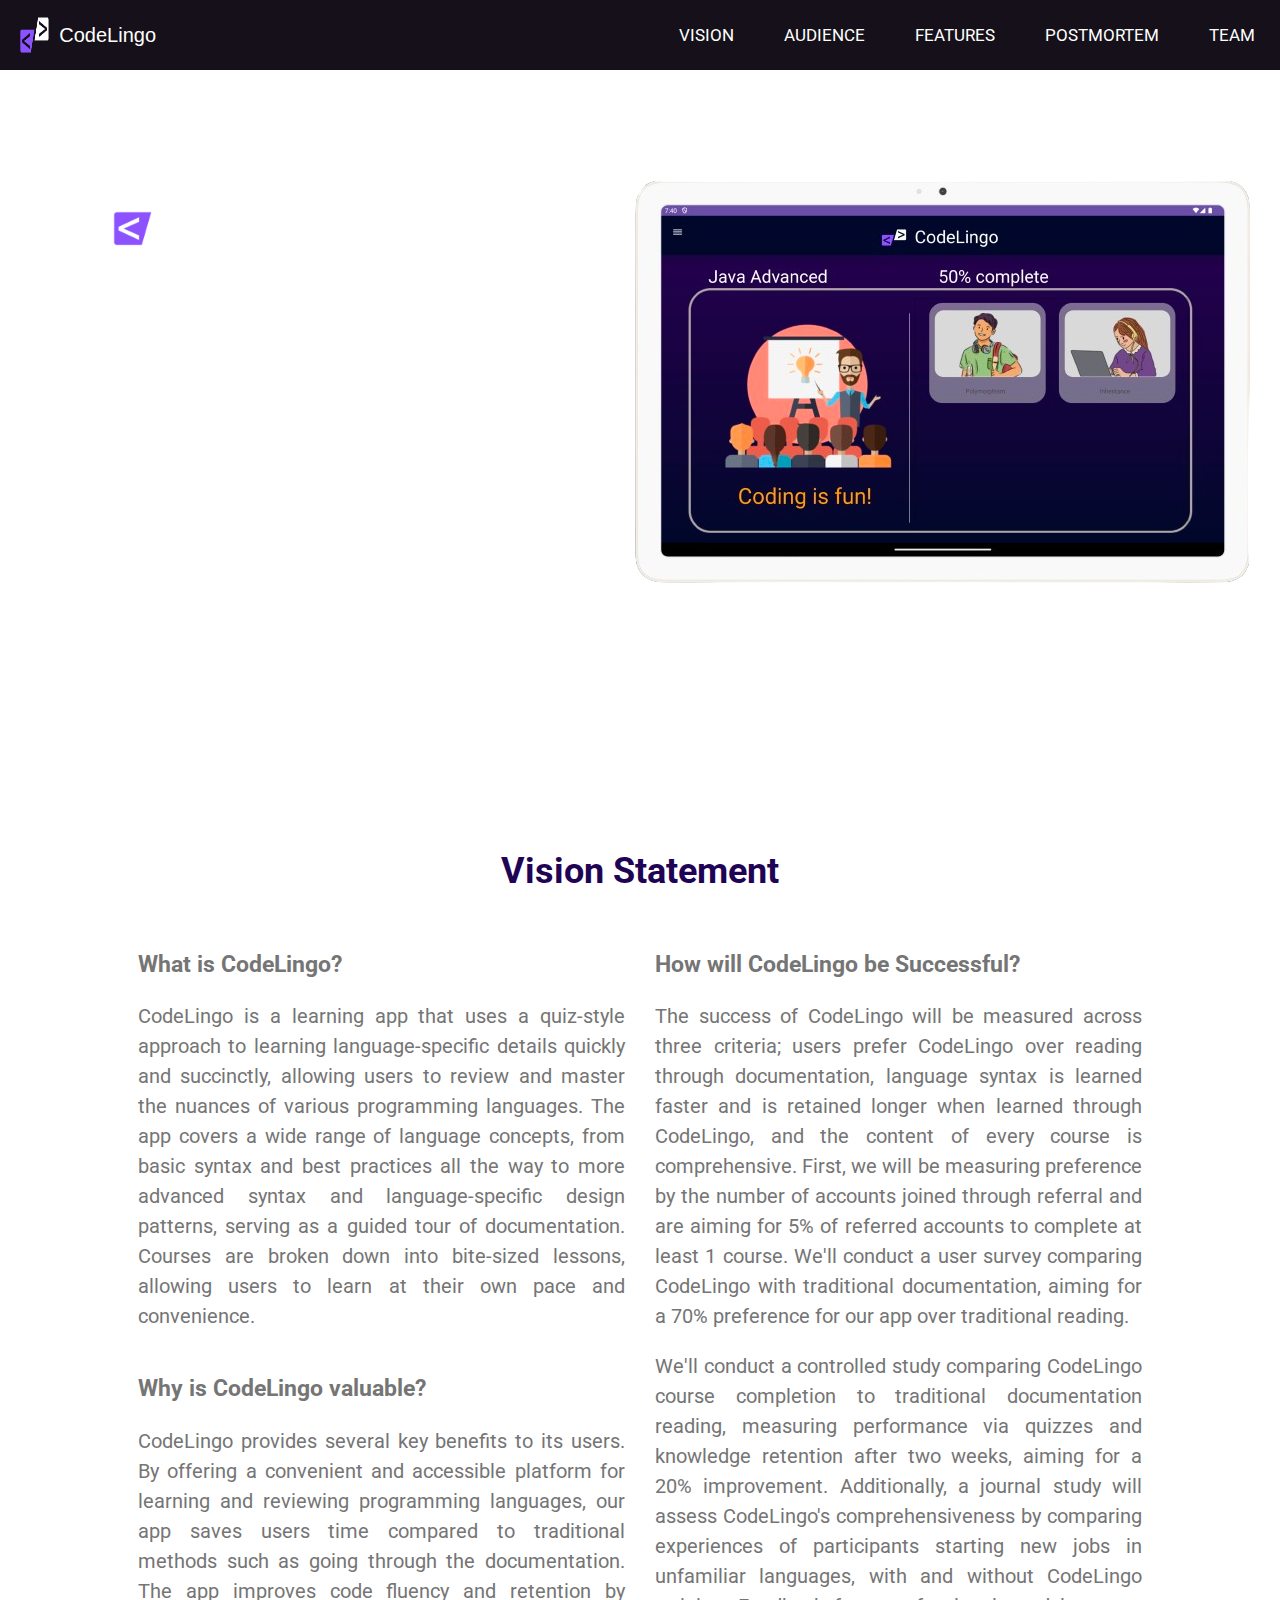
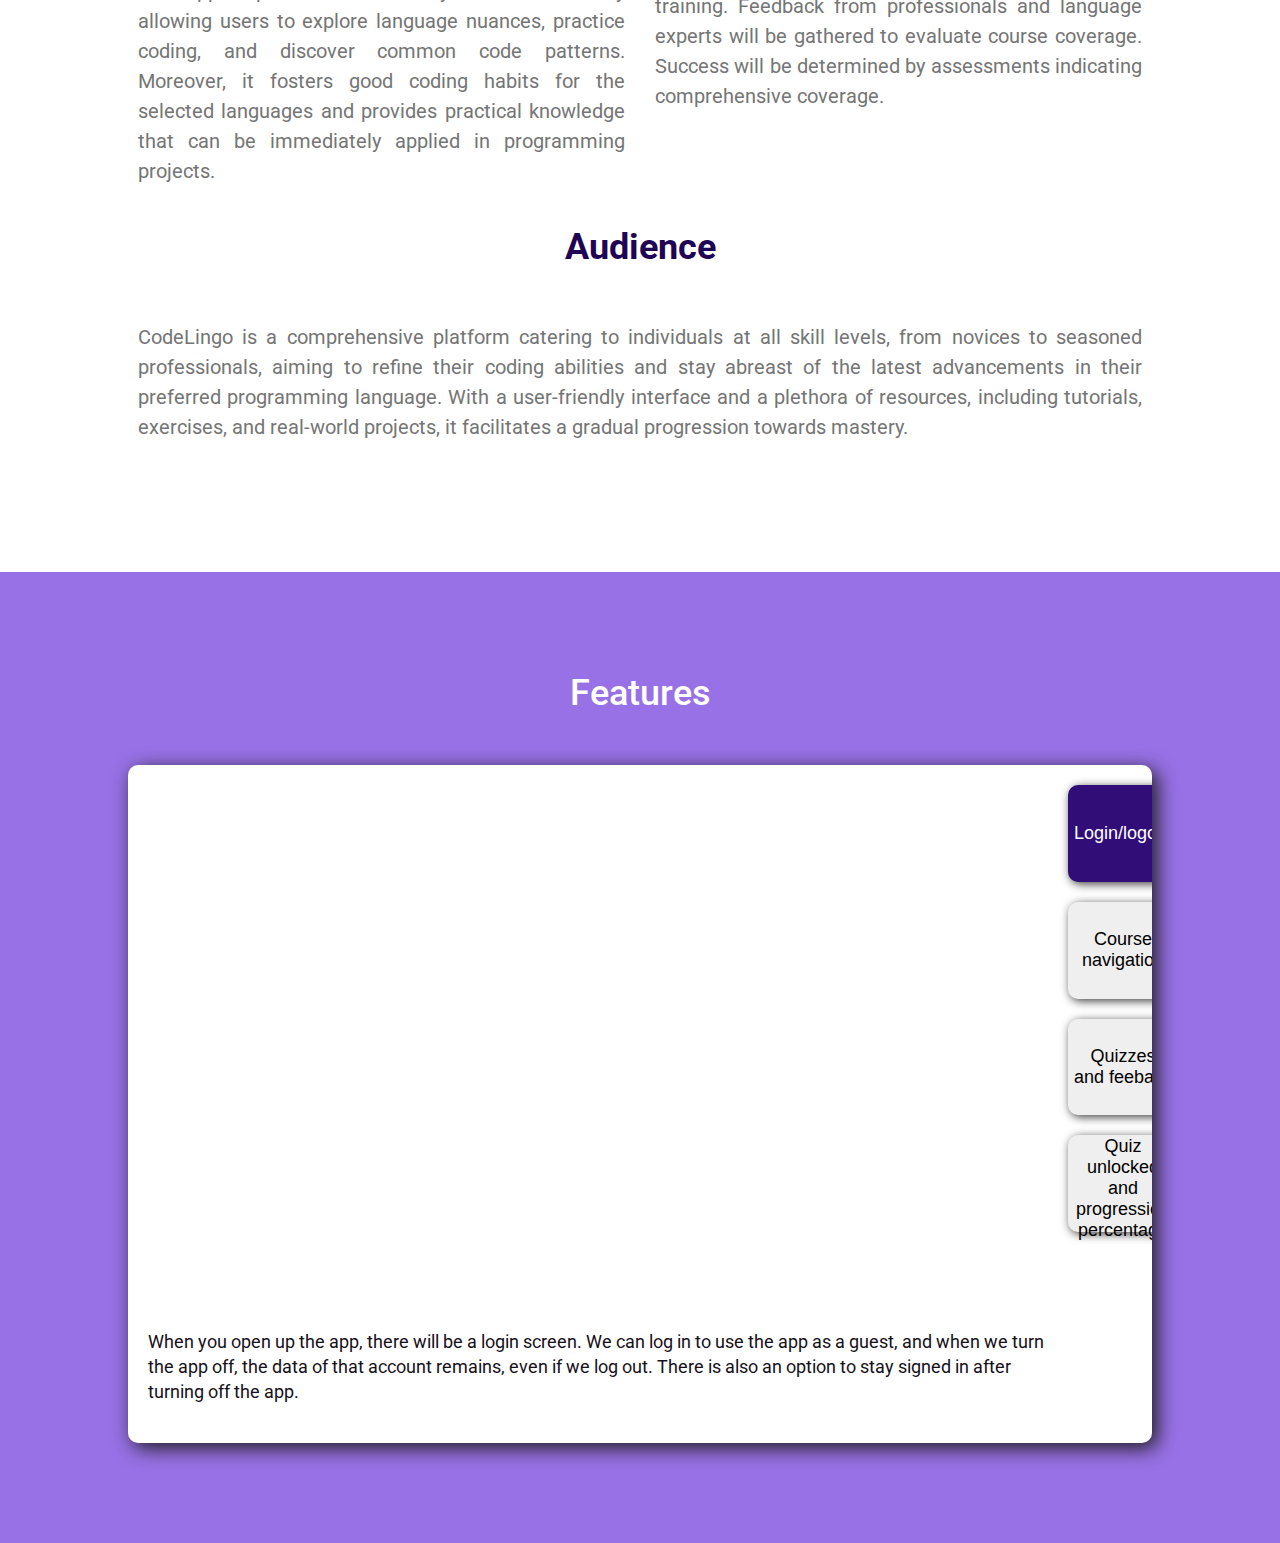
==== commit 495a7303: "Updated vision statement" ====
--- a/website/index.html
+++ b/website/index.html
@@ -49,13 +49,28 @@
             <div class="paragraphs">
                 <div>
                     <h3>What is CodeLingo?</h3>
-                    <p>CodeLingo is a learning app that uses a quiz-style approach to learning language-specific details quickly and succinctly, allowing users to review and master the nuances of various programming languages. The app covers a wide range of language concepts, from basic syntax and best practices all the way to more advanced syntax and language-specific design patterns, serving as a guided tour of documentation. Courses are broken down into bite-sized lessons, allowing users to learn at their own pace and convenience.</p>
+                    <p>CodeLingo is a learning app that uses a quiz-style approach to learning language-specific details quickly and succinctly, allowing users to review and master the nuances of various programming languages. The app covers a wide range of language concepts, from basic syntax and best practices all the way to more advanced syntax and language-specific design patterns, serving as a guided tour of documentation. Courses are broken down into bite-sized lessons, allowing users to learn at their own pace and convenience. 
+                    </p>
                 </div>
 
+                <div>
+                    <h3>How will CodeLingo be Successful?</h3>
+                    <p>The success of CodeLingo will be measured across three criteria; users prefer CodeLingo over reading through documentation, language syntax is learned faster and is retained longer when learned through CodeLingo, and the content of every course is comprehensive.
+                        First, we will be measuring preference by the number of accounts joined through referral and are aiming for 5% of referred accounts to complete at least 1 course.
+                        We'll conduct a user survey comparing CodeLingo with traditional documentation, aiming for a 70% preference for our app over traditional reading.
+                    </p>
+                </div>
+            </div>
+
+            <div class="paragraphs">
                 <div>
                     <h3>Why is CodeLingo valuable?</h3>
                     <p>CodeLingo provides several key benefits to its users. By offering a convenient and accessible platform for learning and reviewing programming languages, our app saves users time compared to traditional methods such as going through the documentation. The app improves code fluency and retention by allowing users to explore language nuances, practice coding, and discover common code patterns. Moreover, it fosters good coding habits for the selected languages and provides practical knowledge that can be immediately applied in programming projects.
                 </div>
+                <div>
+                    <p>We'll conduct a controlled study comparing CodeLingo course completion to traditional documentation reading, measuring performance via quizzes and knowledge retention after two weeks, aiming for a 20% improvement. Additionally, a journal study will assess CodeLingo's comprehensiveness by comparing experiences of participants starting new jobs in unfamiliar languages, with and without CodeLingo training. Feedback from professionals and language experts will be gathered to evaluate course coverage. Success will be determined by assessments indicating comprehensive coverage.</p>
+                </div>
+                
             </div>
         </section>
 
@@ -69,7 +84,7 @@
 
     <div class="feature-section section">
         <div class="mainpage">
-            <h1 class="heading feature-header" style="color:white; font-weight: 500;">Features</h1><br>
+            <h1 class="heading feature-header" style="color:white; font-weight: 500; margin-bottom: 0;">Features</h1><br>
             <div id="feature" class="feature-box">
                 <div class="video-box">
                     <div class="video-div">
--- a/website/styles.css
+++ b/website/styles.css
@@ -135,7 +135,7 @@
 }
 .feature-box{
     width: 100%;
-    margin-top: 50px;
+    margin-top: 30px;
     background-color:white;
     color: white;
     display: grid;
@@ -216,6 +216,7 @@
 }
 .paragraphs p{
     line-height: 30px;
+    margin: 0;
 }
 .paragraph p{
     line-height: 30px;
